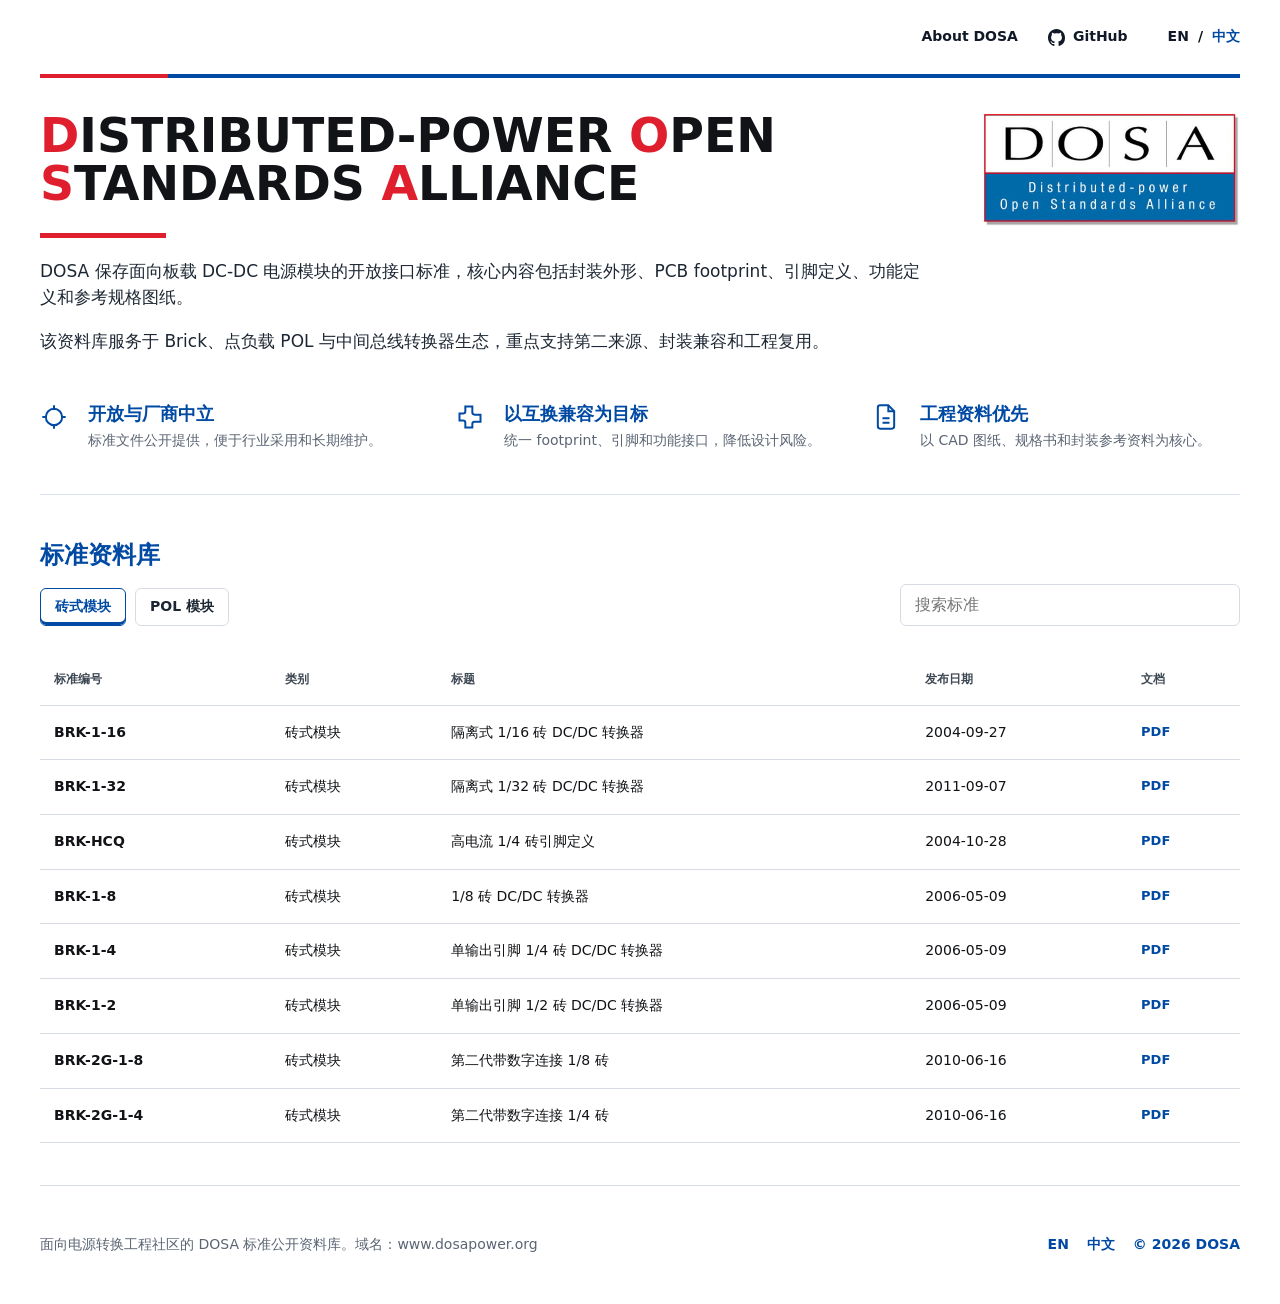
==== zh.html @ 701b297e "Initial DOSA website" ====
<!doctype html>
<html lang="zh-CN">
<head>
  <meta charset="utf-8">
  <meta name="viewport" content="width=device-width, initial-scale=1">
  <title>DOSA - 分布式电源开放标准联盟</title>
  <meta name="description" content="DOSA DC-DC 电源模块封装、footprint、引脚和规格图纸的公开资料库，覆盖 Brick 与 POL 转换器。">
  <link rel="canonical" href="https://www.dosapower.org/zh.html">
  <link rel="alternate" hreflang="en" href="https://www.dosapower.org/">
  <link rel="alternate" hreflang="zh-CN" href="https://www.dosapower.org/zh.html">
  <link rel="stylesheet" href="assets/site.css">
</head>
<body>
  <header class="site-header">
    <div class="header-inner">
      <nav class="nav" aria-label="主导航">
        <a href="#top">About DOSA</a>
        <a class="github-nav" href="https://github.com/dosapower/dosapower.org" target="_blank" rel="noopener" aria-label="GitHub public repository">
          <svg viewBox="0 0 16 16" fill="currentColor" aria-hidden="true"><path d="M8 0C3.58 0 0 3.67 0 8.2c0 3.62 2.29 6.69 5.47 7.78.4.08.55-.18.55-.39 0-.19-.01-.83-.01-1.5-2.01.38-2.53-.5-2.69-.96-.09-.24-.48-.96-.82-1.15-.28-.16-.68-.55-.01-.56.63-.01 1.08.59 1.23.84.72 1.24 1.87.89 2.33.68.07-.53.28-.89.51-1.1-1.78-.21-3.64-.91-3.64-4.04 0-.89.31-1.62.82-2.19-.08-.21-.36-1.04.08-2.16 0 0 .67-.22 2.2.84A7.39 7.39 0 0 1 8 4.02c.68 0 1.36.09 2 .27 1.53-1.06 2.2-.84 2.2-.84.44 1.12.16 1.95.08 2.16.51.57.82 1.3.82 2.19 0 3.14-1.87 3.83-3.65 4.04.29.26.54.76.54 1.53 0 1.1-.01 1.99-.01 2.26 0 .21.15.47.55.39A8.12 8.12 0 0 0 16 8.2C16 3.67 12.42 0 8 0Z"/></svg>
          <span>GitHub</span>
        </a>
        <span class="lang"><a href="index.html">EN</a><span>/</span><a href="zh.html" aria-current="page">中文</a></span>
      </nav>
    </div>
    <div class="rule"></div>
  </header>

  <main id="top">
    <section class="hero">
      <div class="section-inner hero-grid">
        <div class="hero-copy">
          <h1><span class="accent-letter">D</span>istributed-power <span class="accent-letter">O</span>pen <span class="accent-letter">S</span>tandards <span class="accent-letter">A</span>lliance</h1>
          <div class="red-line"></div>
          <p class="lead">DOSA 保存面向板载 DC-DC 电源模块的开放接口标准，核心内容包括封装外形、PCB footprint、引脚定义、功能定义和参考规格图纸。</p>
          <p class="lead">该资料库服务于 Brick、点负载 POL 与中间总线转换器生态，重点支持第二来源、封装兼容和工程复用。</p>
        </div>
        <div class="hero-logo" aria-label="DOSA logo">
          <img src="DOSA-LOGO.png" alt="DOSA - Distributed-power Open Standards Alliance">
        </div>
      </div>
    </section>

    <section class="section value-section" aria-label="DOSA 价值点">
      <div class="section-inner value-grid">
        <article class="value-item">
          <svg viewBox="0 0 24 24" fill="none" stroke="currentColor" aria-hidden="true"><circle cx="12" cy="12" r="7"/><path d="M12 2v4M12 18v4M2 12h4M18 12h4"/></svg>
          <h2>开放与厂商中立</h2>
          <p>标准文件公开提供，便于行业采用和长期维护。</p>
        </article>
        <article class="value-item">
          <svg viewBox="0 0 24 24" fill="none" stroke="currentColor" aria-hidden="true"><path d="M8 3v4a2 2 0 0 1-2 2H3v6h3a2 2 0 0 1 2 2v4h6v-3a2 2 0 0 1 2-2h5v-6h-5a2 2 0 0 1-2-2V3z"/></svg>
          <h2>以互换兼容为目标</h2>
          <p>统一 footprint、引脚和功能接口，降低设计风险。</p>
        </article>
        <article class="value-item">
          <svg viewBox="0 0 24 24" fill="none" stroke="currentColor" aria-hidden="true"><path d="M14 2H7a2 2 0 0 0-2 2v16a2 2 0 0 0 2 2h10a2 2 0 0 0 2-2V7z"/><path d="M14 2v5h5"/><path d="M9 13h6M9 17h6"/></svg>
          <h2>工程资料优先</h2>
          <p>以 CAD 图纸、规格书和封装参考资料为核心。</p>
        </article>
      </div>
    </section>

    <section class="section" id="standards">
      <div class="section-inner">
        <div class="library-head">
          <div>
            <h2 class="section-title">标准资料库</h2>
            <div class="filters" aria-label="文档筛选">
              <button class="filter active" type="button" data-filter="brick" data-filter-label="brick"></button>
              <button class="filter" type="button" data-filter="pol" data-filter-label="pol"></button>
            </div>
          </div>
          <input class="search" type="search" data-doc-search aria-label="搜索标准">
        </div>
        <div class="table-wrap">
          <table data-doc-table></table>
        </div>
      </div>
    </section>

  </main>

  <footer class="site-footer">
    <div class="footer-inner">
      <p class="footer-note">面向电源转换工程社区的 DOSA 标准公开资料库。域名：www.dosapower.org</p>
      <div class="footer-links"><a href="index.html">EN</a><a href="zh.html">中文</a><span>© 2026 DOSA</span></div>
    </div>
  </footer>
  <script src="assets/site.js"></script>
</body>
</html>
---- assets/site.css ----
:root {
  --bg: #ffffff;
  --ink: #111316;
  --muted: #5b6573;
  --line: #d7dce4;
  --soft: #f4f7fb;
  --blue: #004aa3;
  --blue-2: #0b63ce;
  --red: #df1f2d;
  --panel: #fafbfc;
  --shadow: 0 24px 70px rgba(18, 33, 55, 0.11);
  --radius: 6px;
  font-family: Inter, ui-sans-serif, system-ui, -apple-system, BlinkMacSystemFont, "Segoe UI", sans-serif;
}

* {
  box-sizing: border-box;
}

html {
  scroll-behavior: smooth;
  overflow-x: hidden;
}

body {
  margin: 0;
  background: var(--bg);
  color: var(--ink);
  font-size: 16px;
  line-height: 1.55;
  overflow-x: hidden;
}

a {
  color: inherit;
  text-decoration: none;
}

button,
input {
  font: inherit;
}

.site-header {
  position: sticky;
  top: 0;
  z-index: 20;
  background: rgba(255, 255, 255, 0.94);
  backdrop-filter: blur(14px);
}

.header-inner,
.section-inner,
.footer-inner {
  width: min(1200px, calc(100% - 48px));
  margin: 0 auto;
}

.header-inner {
  display: flex;
  align-items: center;
  min-height: 74px;
  gap: 34px;
  justify-content: flex-end;
}

.nav {
  display: flex;
  align-items: center;
  justify-content: flex-end;
  gap: 30px;
  flex: 1;
  font-size: 14px;
  font-weight: 700;
}

.nav a {
  color: #111827;
}

.nav a:hover,
.lang a[aria-current="page"] {
  color: var(--blue);
}

.github-nav {
  display: inline-flex;
  align-items: center;
  gap: 8px;
}

.github-nav svg {
  width: 17px;
  height: 17px;
}

.lang {
  display: flex;
  align-items: center;
  gap: 9px;
  margin-left: 10px;
  white-space: nowrap;
}

.rule {
  width: min(1200px, calc(100% - 48px));
  margin: 0 auto;
  height: 4px;
  background: linear-gradient(90deg, var(--red) 0 128px, var(--blue) 128px 100%);
}

.hero {
  padding: 34px 0 12px;
}

.hero-grid {
  display: grid;
  grid-template-columns: minmax(0, 1fr) 258px;
  gap: 56px;
  align-items: start;
}

.hero-copy h1 {
  margin: 0;
  max-width: 940px;
  font-size: clamp(44px, 3.7vw, 58px);
  line-height: 1.02;
  letter-spacing: 0;
  font-weight: 900;
  text-transform: uppercase;
  overflow-wrap: anywhere;
}

.accent-letter {
  color: var(--red);
}

.hero-logo {
  justify-self: end;
  margin-top: 0;
}

.hero-logo img {
  display: block;
  width: 258px;
  height: auto;
}

.hero-copy h1 .small {
  display: block;
  font-size: 0.55em;
}

.red-line {
  width: 126px;
  height: 5px;
  margin: 24px 0 20px;
  background: var(--red);
}

.lead {
  max-width: 980px;
  margin: 0 0 18px;
  color: #1d2733;
  font-size: 17px;
  overflow-wrap: anywhere;
}

.button {
  display: inline-flex;
  align-items: center;
  justify-content: center;
  min-height: 56px;
  padding: 0 24px;
  border: 1px solid var(--blue);
  border-radius: var(--radius);
  color: var(--blue);
  font-weight: 760;
  gap: 12px;
  transition: transform 160ms ease, box-shadow 160ms ease, background 160ms ease;
}

.button.primary {
  background: var(--blue);
  color: white;
  box-shadow: 0 12px 26px rgba(0, 74, 163, 0.2);
}

.button:hover {
  transform: translateY(-1px);
  box-shadow: 0 12px 24px rgba(0, 74, 163, 0.14);
}

.button svg,
.mini svg {
  width: 20px;
  height: 20px;
  stroke-width: 1.8;
}

.value-grid {
  display: grid;
  grid-template-columns: repeat(3, minmax(0, 1fr));
  gap: 48px;
}

.value-item {
  display: grid;
  grid-template-columns: 34px 1fr;
  column-gap: 14px;
  align-items: start;
}

.value-item svg {
  grid-row: span 2;
  width: 28px;
  height: 28px;
  color: var(--blue);
  stroke-width: 1.7;
}

.value-item h2 {
  margin: 0 0 6px;
  color: var(--blue);
  font-size: 18px;
  font-weight: 820;
  line-height: 1.2;
}

.value-item p {
  margin: 0;
  color: var(--muted);
  font-size: 14px;
}

.section {
  padding: 0 0 42px;
}

.section > .section-inner {
  border-top: 1px solid rgba(0, 74, 163, 0.14);
  padding-top: 42px;
}

.value-section {
  padding-top: 18px;
}

.value-section > .section-inner {
  border-top: 0;
  padding-top: 0;
}

.section-title {
  margin: 0;
  color: var(--blue);
  font-size: 24px;
  font-weight: 860;
  letter-spacing: 0;
  text-transform: uppercase;
}

.content p {
  margin: 0 0 16px;
  max-width: 950px;
  color: #222b36;
  overflow-wrap: anywhere;
}

.library-head {
  display: flex;
  align-items: end;
  justify-content: space-between;
  gap: 24px;
  margin-bottom: 28px;
}

.library-head > div {
  display: grid;
  gap: 14px;
}

.filters {
  display: flex;
  gap: 9px;
  flex-wrap: wrap;
}

.filter {
  min-height: 38px;
  border: 1px solid var(--line);
  border-radius: var(--radius);
  background: #fff;
  color: #1c2631;
  padding: 0 14px;
  cursor: pointer;
  font-size: 14px;
  font-weight: 700;
}

.filter.active {
  border-color: var(--blue);
  color: var(--blue);
  box-shadow: inset 0 -3px 0 var(--blue);
}

.search {
  width: min(340px, 100%);
  min-height: 42px;
  border: 1px solid var(--line);
  border-radius: var(--radius);
  padding: 0 14px;
  color: var(--ink);
}

.table-wrap {
  overflow-x: auto;
}

table {
  width: 100%;
  min-width: 920px;
  border-collapse: collapse;
  font-size: 14px;
}

th,
td {
  padding: 16px 14px;
  border-bottom: 1px solid var(--line);
  text-align: left;
  vertical-align: top;
}

th {
  color: #3e4854;
  font-size: 12px;
  font-weight: 820;
  text-transform: uppercase;
}

td:first-child,
td:last-child {
  font-weight: 740;
}

.download-cell {
  display: flex;
  flex-wrap: wrap;
  gap: 10px;
}

.download-cell a,
.mini {
  color: var(--blue);
  font-size: 13px;
  font-weight: 820;
}

.site-footer {
  padding: 0 0 34px;
}

.footer-inner {
  display: grid;
  grid-template-columns: 1fr auto;
  align-items: center;
  gap: 40px;
  border-top: 1px solid var(--line);
  padding-top: 34px;
}

.footer-note {
  color: var(--muted);
  font-size: 14px;
}

.footer-links {
  display: flex;
  gap: 18px;
  color: var(--blue);
  font-size: 14px;
  font-weight: 700;
}

@media (max-width: 1100px) {
  .header-inner {
    flex-wrap: wrap;
    gap: 18px;
    padding: 14px 0;
  }

  .nav {
    order: 3;
    width: 100%;
    justify-content: flex-start;
    overflow-x: auto;
    padding-bottom: 4px;
  }

  .value-grid,
  .footer-inner {
    grid-template-columns: 1fr;
  }

  .hero-copy h1 {
    max-width: 760px;
  }
}

@media (max-width: 720px) {
  .header-inner,
  .rule,
  .section-inner,
  .footer-inner {
    width: min(calc(100% - 28px), 362px);
    margin-left: 14px;
    margin-right: auto;
  }

  .nav {
    gap: 10px;
    font-size: 13px;
  }

  .nav > a {
    display: none;
  }

  .nav {
    order: 0;
    width: auto;
    flex: 0 0 auto;
    margin-left: auto;
    overflow: visible;
  }

  .hero {
    padding-top: 28px;
  }

  .hero-grid {
    grid-template-columns: 1fr;
    gap: 32px;
  }

  .hero-logo {
    justify-self: start;
    margin-top: 0;
  }

  .hero-logo img {
    width: min(240px, 100%);
  }

  .hero-copy h1 {
    font-size: clamp(38px, 12vw, 46px);
    line-height: 1.02;
  }

  .lead {
    font-size: 16px;
  }

  .value-grid,
  .library-head,
  .filters {
    display: grid;
    grid-template-columns: 1fr;
  }

  .button,
  .search {
    width: 100%;
  }

  .hero-copy {
    min-width: 0;
  }

  .section {
    padding: 0 0 34px;
  }

  .section > .section-inner {
    padding-top: 34px;
  }

  .value-section > .section-inner {
    padding-top: 0;
  }

  .section-title {
    font-size: 20px;
  }

  .event {
    grid-template-columns: 86px 1fr;
    gap: 18px;
  }

  .event::before {
    left: 77px;
  }

  .event::after {
    left: 81px;
  }

}
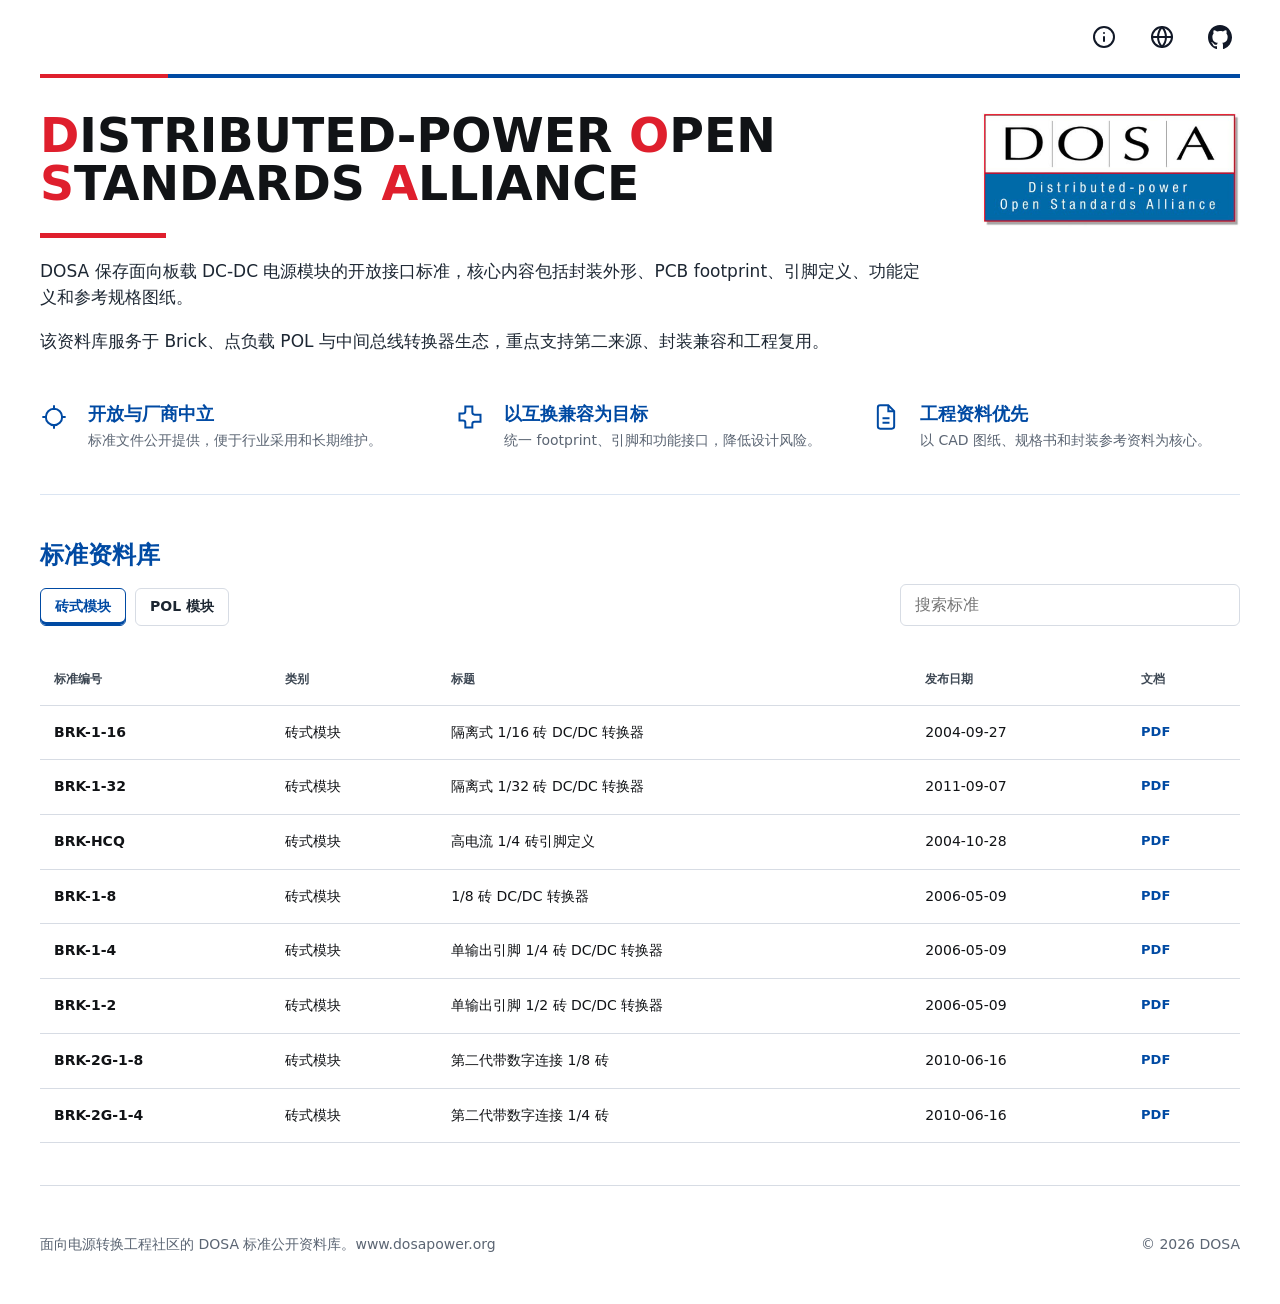
==== commit a8806f34: "Add about pages and icon navigation" ====
--- a/zh.html
+++ b/zh.html
@@ -14,12 +14,21 @@
   <header class="site-header">
     <div class="header-inner">
       <nav class="nav" aria-label="主导航">
-        <a href="#top">About DOSA</a>
-        <a class="github-nav" href="https://github.com/dosapower/dosapower.org" target="_blank" rel="noopener" aria-label="GitHub public repository">
+        <a class="header-icon" href="about-zh.html" aria-label="关于 DOSA" title="关于 DOSA">
+          <svg viewBox="0 0 24 24" fill="none" stroke="currentColor" stroke-width="2" stroke-linecap="round" stroke-linejoin="round" aria-hidden="true"><circle cx="12" cy="12" r="10"/><path d="M12 16v-4"/><path d="M12 8h.01"/></svg>
+        </a>
+        <div class="lang-dropdown" id="langDropdown">
+          <button class="header-icon" type="button" aria-label="切换语言" title="语言">
+            <svg viewBox="0 0 24 24" fill="none" stroke="currentColor" stroke-width="2" stroke-linecap="round" stroke-linejoin="round" aria-hidden="true"><circle cx="12" cy="12" r="10"/><line x1="2" y1="12" x2="22" y2="12"/><path d="M12 2a15.3 15.3 0 0 1 4 10 15.3 15.3 0 0 1-4 10 15.3 15.3 0 0 1-4-10 15.3 15.3 0 0 1 4-10z"/></svg>
+          </button>
+          <div class="lang-dropdown-menu">
+            <a href="index.html">English</a>
+            <a href="zh.html" aria-current="page">中文</a>
+          </div>
+        </div>
+        <a class="header-icon github-icon" href="https://github.com/yangchao26/DOSA" target="_blank" rel="noopener" aria-label="GitHub 公开仓库" title="GitHub">
           <svg viewBox="0 0 16 16" fill="currentColor" aria-hidden="true"><path d="M8 0C3.58 0 0 3.67 0 8.2c0 3.62 2.29 6.69 5.47 7.78.4.08.55-.18.55-.39 0-.19-.01-.83-.01-1.5-2.01.38-2.53-.5-2.69-.96-.09-.24-.48-.96-.82-1.15-.28-.16-.68-.55-.01-.56.63-.01 1.08.59 1.23.84.72 1.24 1.87.89 2.33.68.07-.53.28-.89.51-1.1-1.78-.21-3.64-.91-3.64-4.04 0-.89.31-1.62.82-2.19-.08-.21-.36-1.04.08-2.16 0 0 .67-.22 2.2.84A7.39 7.39 0 0 1 8 4.02c.68 0 1.36.09 2 .27 1.53-1.06 2.2-.84 2.2-.84.44 1.12.16 1.95.08 2.16.51.57.82 1.3.82 2.19 0 3.14-1.87 3.83-3.65 4.04.29.26.54.76.54 1.53 0 1.1-.01 1.99-.01 2.26 0 .21.15.47.55.39A8.12 8.12 0 0 0 16 8.2C16 3.67 12.42 0 8 0Z"/></svg>
-          <span>GitHub</span>
         </a>
-        <span class="lang"><a href="index.html">EN</a><span>/</span><a href="zh.html" aria-current="page">中文</a></span>
       </nav>
     </div>
     <div class="rule"></div>
@@ -82,8 +91,8 @@
 
   <footer class="site-footer">
     <div class="footer-inner">
-      <p class="footer-note">面向电源转换工程社区的 DOSA 标准公开资料库。域名：www.dosapower.org</p>
-      <div class="footer-links"><a href="index.html">EN</a><a href="zh.html">中文</a><span>© 2026 DOSA</span></div>
+      <p class="footer-note">面向电源转换工程社区的 DOSA 标准公开资料库。<a href="https://www.dosapower.org">www.dosapower.org</a></p>
+      <div class="footer-links"><span>© 2026 DOSA</span></div>
     </div>
   </footer>
   <script src="assets/site.js"></script>
--- a/assets/site.css
+++ b/assets/site.css
@@ -68,7 +68,7 @@
   display: flex;
   align-items: center;
   justify-content: flex-end;
-  gap: 30px;
+  gap: 18px;
   flex: 1;
   font-size: 14px;
   font-weight: 700;
@@ -78,28 +78,152 @@
   color: #111827;
 }
 
-.nav a:hover,
-.lang a[aria-current="page"] {
-  color: var(--blue);
-}
-
-.github-nav {
+.nav a:hover {
+  color: var(--blue);
+}
+
+.header-icon {
   display: inline-flex;
   align-items: center;
-  gap: 8px;
-}
-
-.github-nav svg {
-  width: 17px;
-  height: 17px;
-}
-
-.lang {
+  justify-content: center;
+  width: 40px;
+  height: 40px;
+  border: none;
+  border-radius: 6px;
+  background: transparent;
+  color: #111827;
+  cursor: pointer;
+  transition: color 160ms ease, background 160ms ease;
+}
+
+.header-icon:hover {
+  color: var(--blue);
+  background: rgba(0, 74, 163, 0.08);
+}
+
+.header-icon svg {
+  width: 24px;
+  height: 24px;
+}
+
+.lang-dropdown {
+  position: relative;
+}
+
+.lang-dropdown-menu {
+  position: absolute;
+  top: calc(100% + 8px);
+  right: 0;
+  background: white;
+  border: 1px solid var(--line);
+  border-radius: 8px;
+  box-shadow: 0 12px 32px rgba(18, 33, 55, 0.14);
+  min-width: 130px;
+  padding: 6px;
+  display: none;
+  flex-direction: column;
+  z-index: 30;
+}
+
+.lang-dropdown.open .lang-dropdown-menu {
   display: flex;
-  align-items: center;
-  gap: 9px;
-  margin-left: 10px;
+}
+
+.lang-dropdown-menu a {
+  padding: 8px 14px;
+  border-radius: 4px;
+  font-size: 14px;
+  font-weight: 600;
+  color: #111827;
+}
+
+.lang-dropdown-menu a:hover {
+  background: var(--soft);
+  color: var(--blue);
+}
+
+.lang-dropdown-menu a[aria-current="page"] {
+  color: var(--blue);
+  background: rgba(0, 74, 163, 0.06);
+}
+
+/* About section */
+.about-section p {
+  max-width: 820px;
+  margin: 0 0 14px;
+  color: #222b36;
+  font-size: 15px;
+  line-height: 1.65;
+}
+
+.about-section h3 {
+  color: var(--ink);
+  font-size: 18px;
+  font-weight: 700;
+  margin: 24px 0 10px;
+}
+
+.about-section ul {
+  padding-left: 20px;
+  margin: 0 0 14px;
+  max-width: 820px;
+  color: #222b36;
+  font-size: 15px;
+  line-height: 1.65;
+}
+
+.about-section li {
+  margin-bottom: 6px;
+}
+
+.key-facts {
+  background: var(--soft);
+  border-radius: 8px;
+  padding: 20px 24px;
+  margin: 20px 0;
+  max-width: 600px;
+}
+
+.key-facts h3 {
+  margin: 0 0 12px;
+  font-size: 16px;
+  font-weight: 800;
+  color: var(--blue);
+  text-transform: uppercase;
+}
+
+.key-facts dl {
+  display: grid;
+  grid-template-columns: auto 1fr;
+  gap: 6px 16px;
+  margin: 0;
+  font-size: 14px;
+}
+
+.key-facts dt {
+  font-weight: 700;
+  color: var(--blue);
   white-space: nowrap;
+}
+
+.key-facts dd {
+  margin: 0;
+  color: #222b36;
+}
+
+.status-badge {
+  display: inline-block;
+  background: #fef3c7;
+  color: #92400e;
+  border-radius: 4px;
+  padding: 1px 10px;
+  font-size: 13px;
+  font-weight: 700;
+}
+
+.active-badge {
+  background: #dcfce7;
+  color: #166534;
 }
 
 .rule {
@@ -378,9 +502,9 @@
 .footer-links {
   display: flex;
   gap: 18px;
-  color: var(--blue);
-  font-size: 14px;
-  font-weight: 700;
+  color: var(--muted);
+  font-size: 14px;
+  font-weight: 400;
 }
 
 @media (max-width: 1100px) {
@@ -421,13 +545,6 @@
   .nav {
     gap: 10px;
     font-size: 13px;
-  }
-
-  .nav > a {
-    display: none;
-  }
-
-  .nav {
     order: 0;
     width: auto;
     flex: 0 0 auto;
@@ -506,5 +623,4 @@
   .event::after {
     left: 81px;
   }
-
-}
+}
